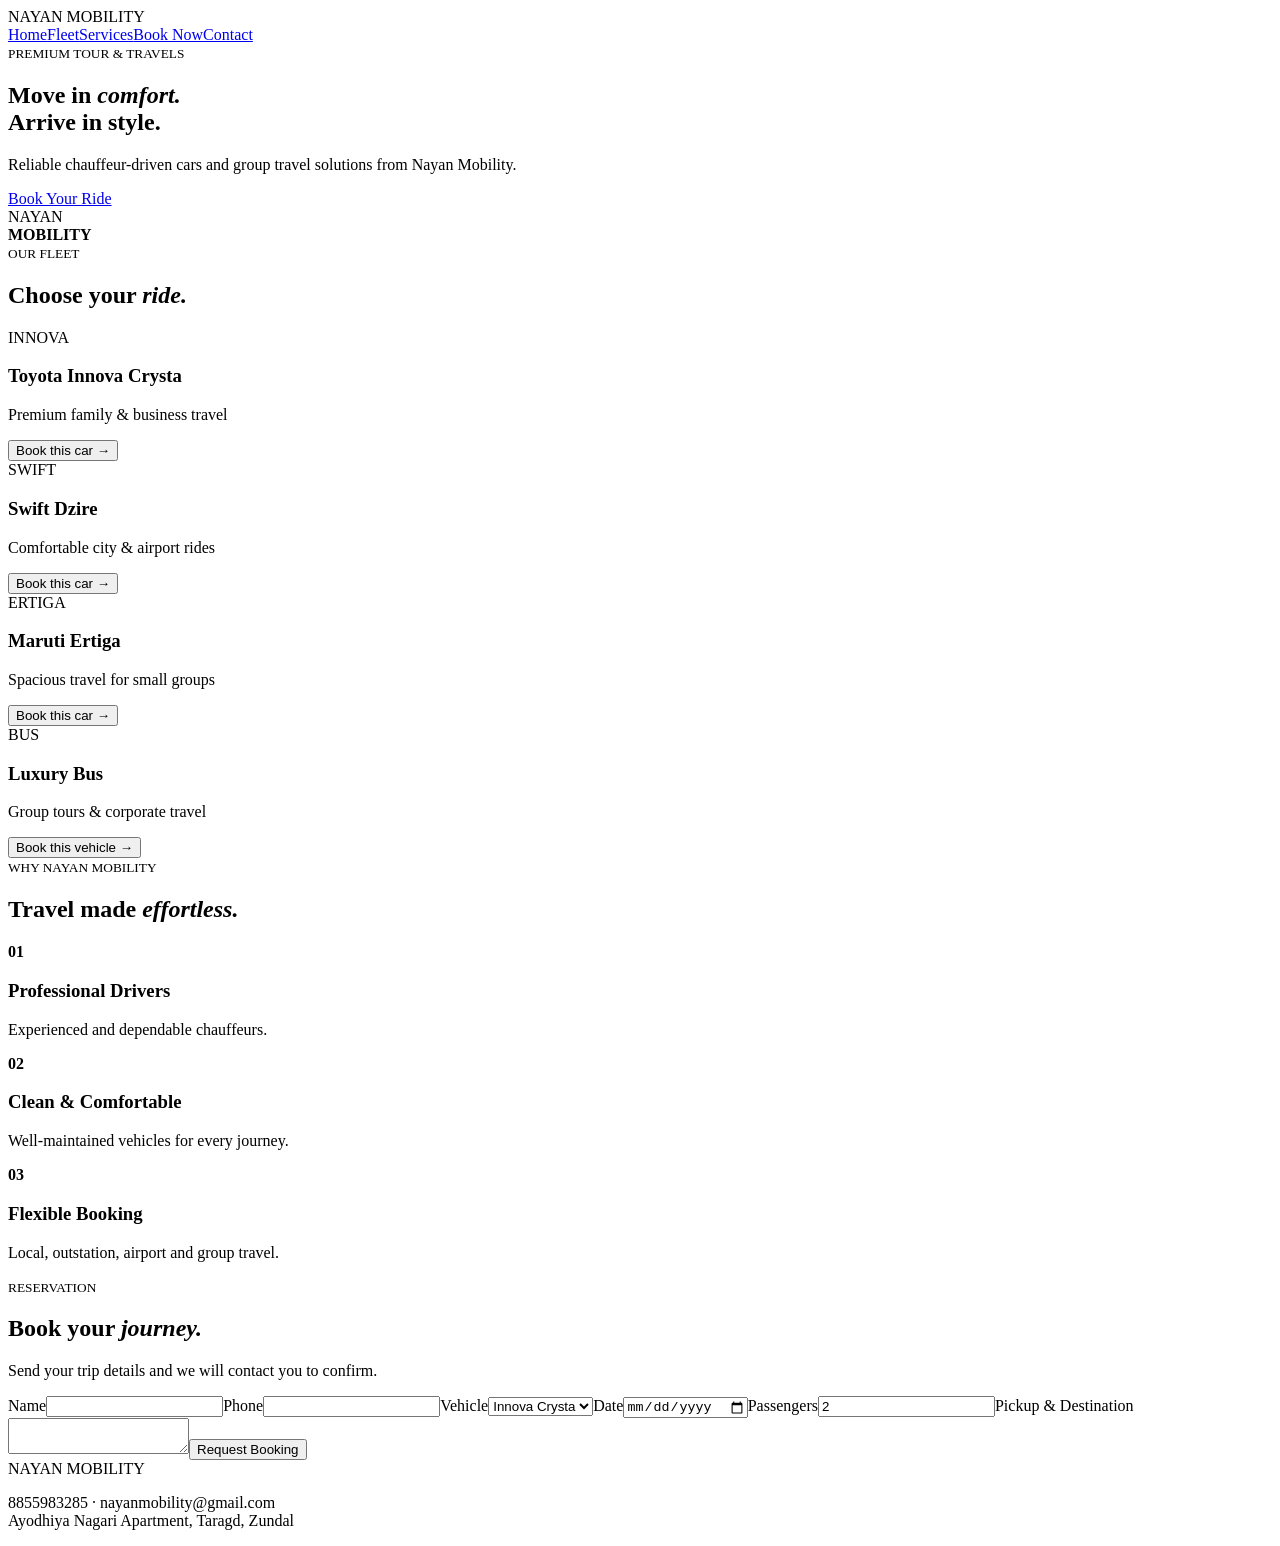
==== index.html @ a864f4ef "Add index.html" ====
<!doctype html><html lang="en"><head><meta charset="UTF-8"><meta name="viewport" content="width=device-width,initial-scale=1"><title>Nayan Mobility | Premium Travel</title><link rel="stylesheet" href="style.css"></head><body><header><div class="logo">NAYAN <span>MOBILITY</span></div><nav><a href="#home">Home</a><a href="#fleet">Fleet</a><a href="#services">Services</a><a href="#booking">Book Now</a><a href="#contact">Contact</a></nav></header><main><section id="home" class="hero"><div><small>PREMIUM TOUR & TRAVELS</small><h1>Move in <i>comfort.</i><br>Arrive in style.</h1><p>Reliable chauffeur-driven cars and group travel solutions from Nayan Mobility.</p><a class="btn" href="#booking">Book Your Ride</a></div><div class="hero-art">NAYAN<br><b>MOBILITY</b></div></section><section id="fleet"><small>OUR FLEET</small><h2>Choose your <i>ride.</i></h2><div class="grid"><article><div class="art">INNOVA</div><h3>Toyota Innova Crysta</h3><p>Premium family & business travel</p><button onclick="selectVehicle('Innova Crysta')">Book this car →</button></article><article><div class="art">SWIFT</div><h3>Swift Dzire</h3><p>Comfortable city & airport rides</p><button onclick="selectVehicle('Swift Dzire')">Book this car →</button></article><article><div class="art">ERTIGA</div><h3>Maruti Ertiga</h3><p>Spacious travel for small groups</p><button onclick="selectVehicle('Ertiga')">Book this car →</button></article><article><div class="art">BUS</div><h3>Luxury Bus</h3><p>Group tours & corporate travel</p><button onclick="selectVehicle('Bus')">Book this vehicle →</button></article></div></section><section id="services" class="dark"><small>WHY NAYAN MOBILITY</small><h2>Travel made <i>effortless.</i></h2><div class="features"><div><b>01</b><h3>Professional Drivers</h3><p>Experienced and dependable chauffeurs.</p></div><div><b>02</b><h3>Clean & Comfortable</h3><p>Well-maintained vehicles for every journey.</p></div><div><b>03</b><h3>Flexible Booking</h3><p>Local, outstation, airport and group travel.</p></div></div></section><section id="booking"><div class="booking-head"><small>RESERVATION</small><h2>Book your <i>journey.</i></h2><p>Send your trip details and we will contact you to confirm.</p></div><form onsubmit="sendBooking(event)"><label>Name<input id="name" required></label><label>Phone<input id="phone" required type="tel"></label><label>Vehicle<select id="vehicle"><option>Innova Crysta</option><option>Swift Dzire</option><option>Ertiga</option><option>Bus</option></select></label><label>Date<input id="date" required type="date"></label><label>Passengers<input id="passengers" required type="number" min="1" value="2"></label><label>Pickup & Destination<textarea id="route" required></textarea></label><button class="btn" type="submit">Request Booking</button></form></section></main><footer id="contact"><div class="logo">NAYAN <span>MOBILITY</span></div><p>8855983285 · nayanmobility@gmail.com<br>Ayodhiya Nagari Apartment, Taragd, Zundal</p></footer><script src="script.js"></script></body></html>
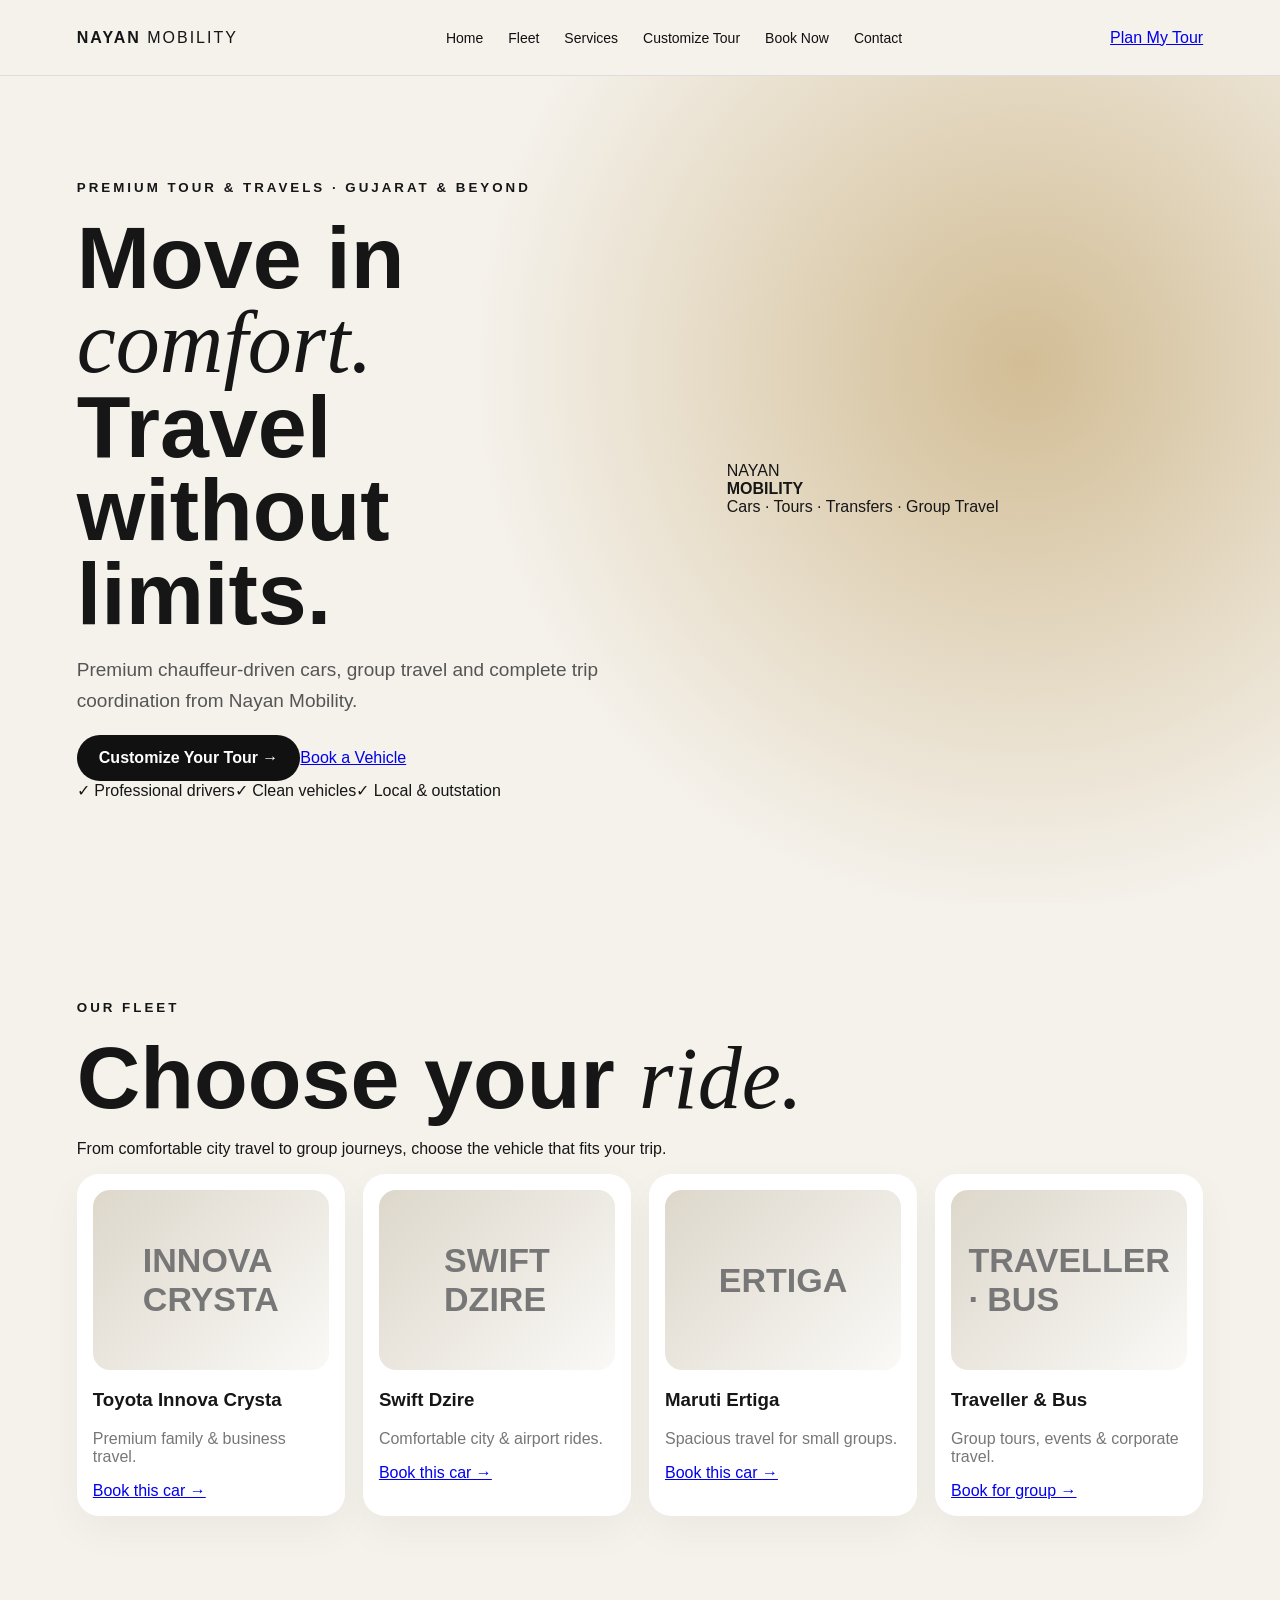
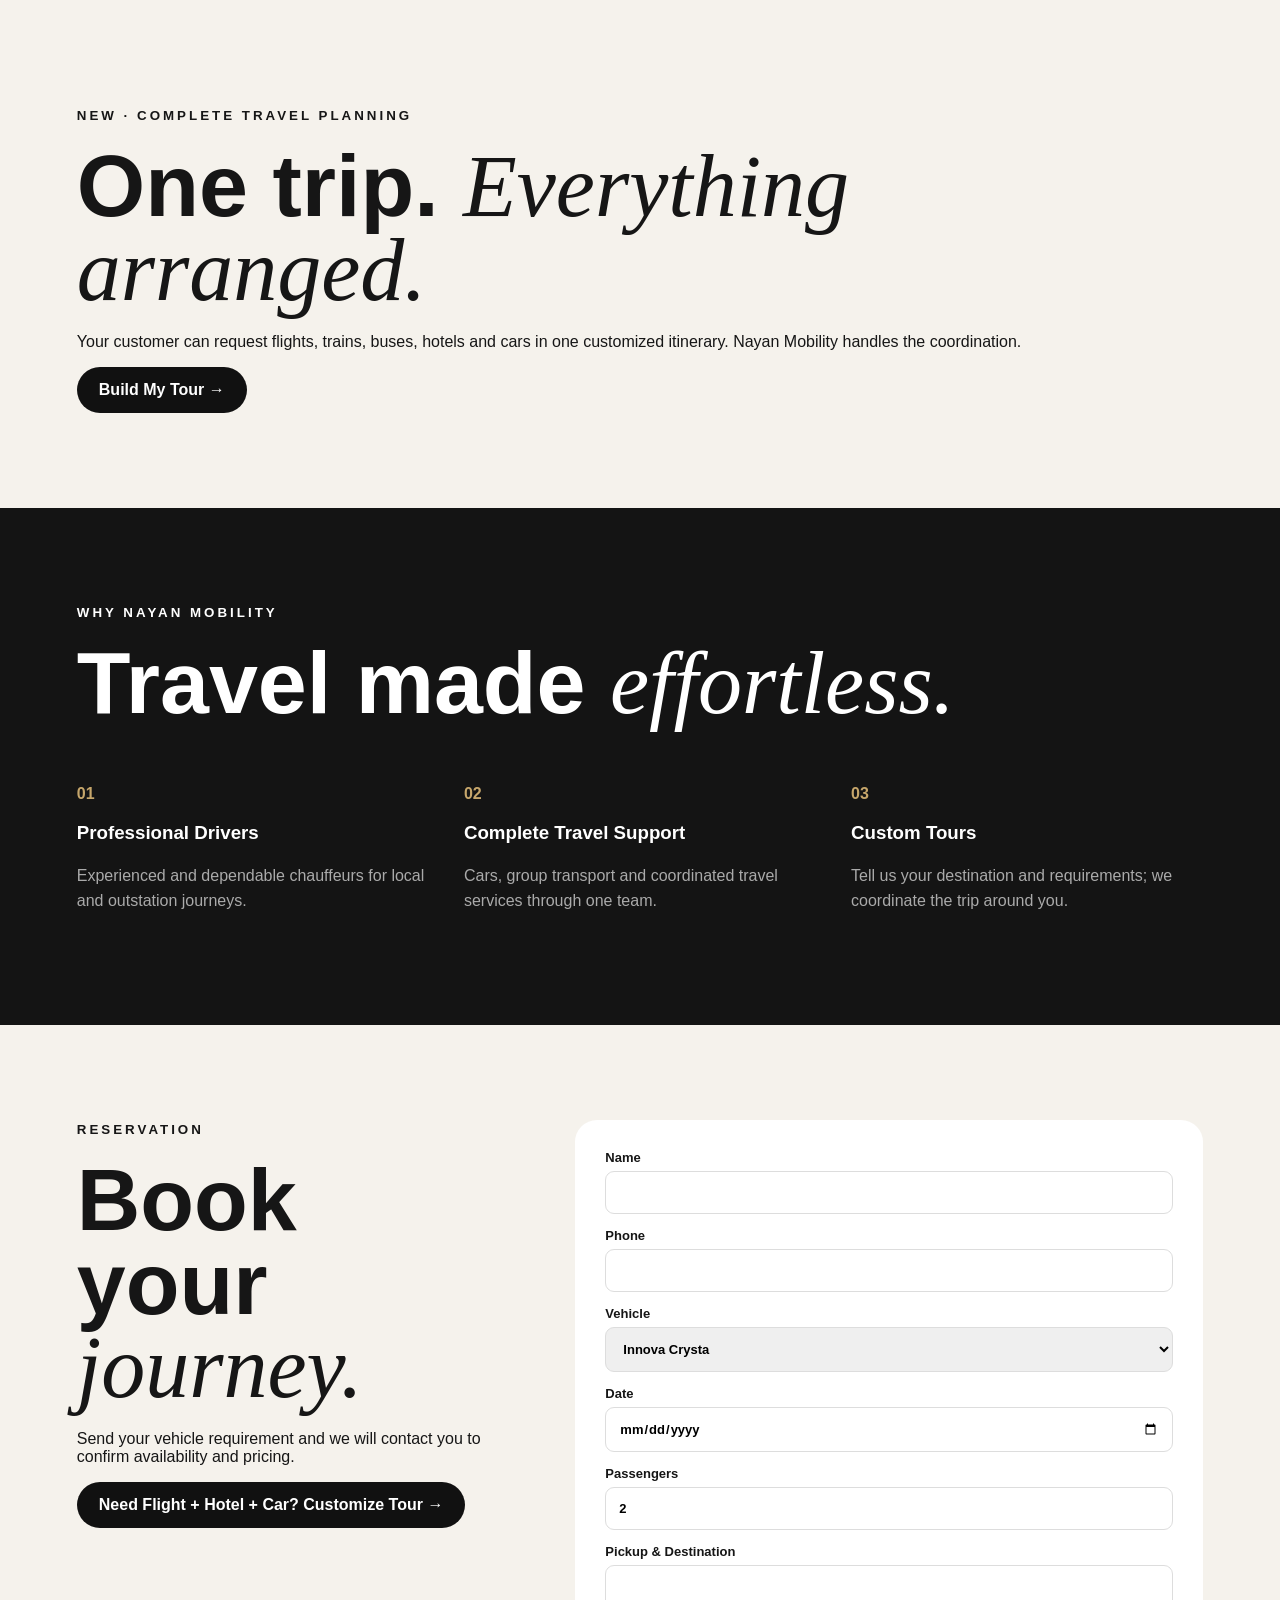
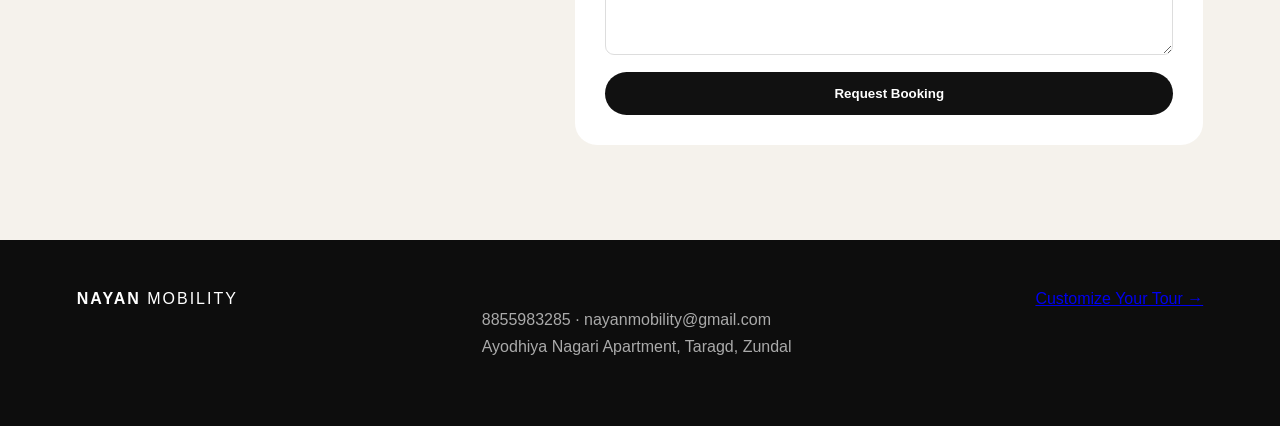
==== commit da711125: "Build integrated Nayan Mobility travel platform landing page" ====
--- a/index.html
+++ b/index.html
@@ -1 +1,8 @@
-<!doctype html><html lang="en"><head><meta charset="UTF-8"><meta name="viewport" content="width=device-width,initial-scale=1"><title>Nayan Mobility | Premium Travel</title><link rel="stylesheet" href="style.css"></head><body><header><div class="logo">NAYAN <span>MOBILITY</span></div><nav><a href="#home">Home</a><a href="#fleet">Fleet</a><a href="#services">Services</a><a href="#booking">Book Now</a><a href="#contact">Contact</a></nav></header><main><section id="home" class="hero"><div><small>PREMIUM TOUR & TRAVELS</small><h1>Move in <i>comfort.</i><br>Arrive in style.</h1><p>Reliable chauffeur-driven cars and group travel solutions from Nayan Mobility.</p><a class="btn" href="#booking">Book Your Ride</a></div><div class="hero-art">NAYAN<br><b>MOBILITY</b></div></section><section id="fleet"><small>OUR FLEET</small><h2>Choose your <i>ride.</i></h2><div class="grid"><article><div class="art">INNOVA</div><h3>Toyota Innova Crysta</h3><p>Premium family & business travel</p><button onclick="selectVehicle('Innova Crysta')">Book this car →</button></article><article><div class="art">SWIFT</div><h3>Swift Dzire</h3><p>Comfortable city & airport rides</p><button onclick="selectVehicle('Swift Dzire')">Book this car →</button></article><article><div class="art">ERTIGA</div><h3>Maruti Ertiga</h3><p>Spacious travel for small groups</p><button onclick="selectVehicle('Ertiga')">Book this car →</button></article><article><div class="art">BUS</div><h3>Luxury Bus</h3><p>Group tours & corporate travel</p><button onclick="selectVehicle('Bus')">Book this vehicle →</button></article></div></section><section id="services" class="dark"><small>WHY NAYAN MOBILITY</small><h2>Travel made <i>effortless.</i></h2><div class="features"><div><b>01</b><h3>Professional Drivers</h3><p>Experienced and dependable chauffeurs.</p></div><div><b>02</b><h3>Clean & Comfortable</h3><p>Well-maintained vehicles for every journey.</p></div><div><b>03</b><h3>Flexible Booking</h3><p>Local, outstation, airport and group travel.</p></div></div></section><section id="booking"><div class="booking-head"><small>RESERVATION</small><h2>Book your <i>journey.</i></h2><p>Send your trip details and we will contact you to confirm.</p></div><form onsubmit="sendBooking(event)"><label>Name<input id="name" required></label><label>Phone<input id="phone" required type="tel"></label><label>Vehicle<select id="vehicle"><option>Innova Crysta</option><option>Swift Dzire</option><option>Ertiga</option><option>Bus</option></select></label><label>Date<input id="date" required type="date"></label><label>Passengers<input id="passengers" required type="number" min="1" value="2"></label><label>Pickup & Destination<textarea id="route" required></textarea></label><button class="btn" type="submit">Request Booking</button></form></section></main><footer id="contact"><div class="logo">NAYAN <span>MOBILITY</span></div><p>8855983285 · nayanmobility@gmail.com<br>Ayodhiya Nagari Apartment, Taragd, Zundal</p></footer><script src="script.js"></script></body></html>+<!doctype html><html lang="en"><head><meta charset="utf-8"><meta name="viewport" content="width=device-width,initial-scale=1"><meta name="description" content="Nayan Mobility — premium cab rentals, airport transfers, outstation travel and Gujarat tours."><title>Nayan Mobility | Premium Tour & Travels</title><link rel="stylesheet" href="style.css"></head><body>
+<header><div class="logo">NAYAN <span>MOBILITY</span></div><nav><a href="#home">Home</a><a href="#fleet">Fleet</a><a href="#services">Services</a><a href="custom-tour.html">Customize Tour</a><a href="#booking">Book Now</a><a href="#contact">Contact</a></nav><a class="mobile-tour" href="custom-tour.html">Plan My Tour</a></header>
+<main><section id="home" class="hero"><div class="hero-copy"><small>PREMIUM TOUR & TRAVELS · GUJARAT & BEYOND</small><h1>Move in <i>comfort.</i><br>Travel without limits.</h1><p>Premium chauffeur-driven cars, group travel and complete trip coordination from Nayan Mobility.</p><div class="actions"><a class="btn" href="custom-tour.html">Customize Your Tour →</a><a class="ghost" href="#booking">Book a Vehicle</a></div><div class="trust"><span>✓ Professional drivers</span><span>✓ Clean vehicles</span><span>✓ Local & outstation</span></div></div><div class="hero-card"><div class="hero-label">NAYAN<br><b>MOBILITY</b></div><div class="hero-note">Cars · Tours · Transfers · Group Travel</div></div></section>
+<section id="fleet"><div class="section-head"><small>OUR FLEET</small><h2>Choose your <i>ride.</i></h2><p>From comfortable city travel to group journeys, choose the vehicle that fits your trip.</p></div><div class="grid"><article><div class="art">INNOVA<br>CRYSTA</div><h3>Toyota Innova Crysta</h3><p>Premium family & business travel.</p><a href="#booking" onclick="selectVehicle('Innova Crysta')">Book this car →</a></article><article><div class="art">SWIFT<br>DZIRE</div><h3>Swift Dzire</h3><p>Comfortable city & airport rides.</p><a href="#booking" onclick="selectVehicle('Swift Dzire')">Book this car →</a></article><article><div class="art">ERTIGA</div><h3>Maruti Ertiga</h3><p>Spacious travel for small groups.</p><a href="#booking" onclick="selectVehicle('Ertiga')">Book this car →</a></article><article><div class="art">TRAVELLER<br>· BUS</div><h3>Traveller & Bus</h3><p>Group tours, events & corporate travel.</p><a href="#booking" onclick="selectVehicle('Traveller / Bus')">Book for group →</a></article></div></section>
+<section class="tour-banner"><div><small>NEW · COMPLETE TRAVEL PLANNING</small><h2>One trip. <i>Everything arranged.</i></h2><p>Your customer can request flights, trains, buses, hotels and cars in one customized itinerary. Nayan Mobility handles the coordination.</p></div><a class="btn light" href="custom-tour.html">Build My Tour →</a></section>
+<section id="services" class="dark"><small>WHY NAYAN MOBILITY</small><h2>Travel made <i>effortless.</i></h2><div class="features"><div><b>01</b><h3>Professional Drivers</h3><p>Experienced and dependable chauffeurs for local and outstation journeys.</p></div><div><b>02</b><h3>Complete Travel Support</h3><p>Cars, group transport and coordinated travel services through one team.</p></div><div><b>03</b><h3>Custom Tours</h3><p>Tell us your destination and requirements; we coordinate the trip around you.</p></div></div></section>
+<section id="booking" class="booking"><div><small>RESERVATION</small><h2>Book your <i>journey.</i></h2><p>Send your vehicle requirement and we will contact you to confirm availability and pricing.</p><a class="btn" href="custom-tour.html">Need Flight + Hotel + Car? Customize Tour →</a></div><form onsubmit="sendBooking(event)"><label>Name<input id="name" required></label><label>Phone<input id="phone" required type="tel"></label><label>Vehicle<select id="vehicle"><option>Innova Crysta</option><option>Swift Dzire</option><option>Ertiga</option><option>Traveller / Bus</option></select></label><label>Date<input id="date" required type="date"></label><label>Passengers<input id="passengers" required type="number" min="1" value="2"></label><label>Pickup & Destination<textarea id="route" required></textarea></label><button class="btn" type="submit">Request Booking</button></form></section></main>
+<footer id="contact"><div class="logo">NAYAN <span>MOBILITY</span></div><p>8855983285 · nayanmobility@gmail.com<br>Ayodhiya Nagari Apartment, Taragd, Zundal</p><a href="custom-tour.html">Customize Your Tour →</a></footer><script src="script.js"></script></body></html>
--- a/style.css
+++ b/style.css
@@ -0,0 +1 @@
+*{box-sizing:border-box}html{scroll-behavior:smooth}body{margin:0;background:#f5f2ec;color:#161616;font-family:Arial,sans-serif}header{height:76px;display:flex;align-items:center;justify-content:space-between;padding:0 6%;position:sticky;top:0;background:#f5f2ecee;backdrop-filter:blur(10px);z-index:5;border-bottom:1px solid #ddd}.logo{font-weight:900;letter-spacing:2px}.logo span{font-weight:400}nav{display:flex;gap:25px}nav a{color:#111;text-decoration:none;font-size:14px}.hero{min-height:650px;padding:8% 6%;display:grid;grid-template-columns:1.1fr .9fr;gap:6%;align-items:center;background:radial-gradient(circle at 80% 35%,#d2bd95,#f5f2ec 48%)}small{letter-spacing:3px;font-weight:800}.hero h1,h2{font-size:clamp(50px,7vw,88px);line-height:.95;margin:20px 0}.hero i,h2 i{font-family:Georgia,serif;font-weight:400}.hero p{max-width:550px;font-size:19px;line-height:1.6;color:#555}.btn{display:inline-block;background:#111;color:#fff;border:0;border-radius:30px;padding:14px 22px;text-decoration:none;font-weight:700;cursor:pointer}.hero-art{height:410px;border-radius:30px;background:linear-gradient(145deg,#292929,#050505);color:#c8aa70;display:flex;align-items:center;justify-content:center;text-align:center;font-size:60px;font-weight:900;letter-spacing:5px;box-shadow:0 30px 70px #0002}.hero-art b{color:#fff;font-size:22px;letter-spacing:8px}section{padding:95px 6%}.grid{display:grid;grid-template-columns:repeat(4,1fr);gap:18px}.grid article{background:#fff;border-radius:22px;padding:16px;box-shadow:0 15px 40px #0000000b}.art{height:180px;border-radius:17px;background:linear-gradient(135deg,#ddd7cb,#faf9f6);display:flex;align-items:center;justify-content:center;font-size:34px;font-weight:900;color:#777}.grid p{color:#777}.grid button{background:none;border:0;font-weight:700;cursor:pointer}.dark{background:#141414;color:#fff}.features{display:grid;grid-template-columns:repeat(3,1fr);gap:35px;margin-top:60px}.features b{color:#c6a66b}.features p{color:#aaa;line-height:1.6}#booking{display:grid;grid-template-columns:.8fr 1.2fr;gap:80px}form{background:#fff;padding:30px;border-radius:22px}label{display:block;font-weight:700;font-size:13px;margin:0 0 14px}input,select,textarea{width:100%;padding:13px;margin-top:6px;border:1px solid #ddd;border-radius:9px;font:inherit}textarea{min-height:90px}form .btn{width:100%}footer{background:#0d0d0d;color:#fff;padding:50px 6%;display:flex;justify-content:space-between}footer p{color:#aaa;line-height:1.7}@media(max-width:800px){nav{display:none}.hero,#booking{grid-template-columns:1fr}.grid{grid-template-columns:1fr 1fr}.features{grid-template-columns:1fr}footer{display:block}}@media(max-width:520px){.grid{grid-template-columns:1fr}}
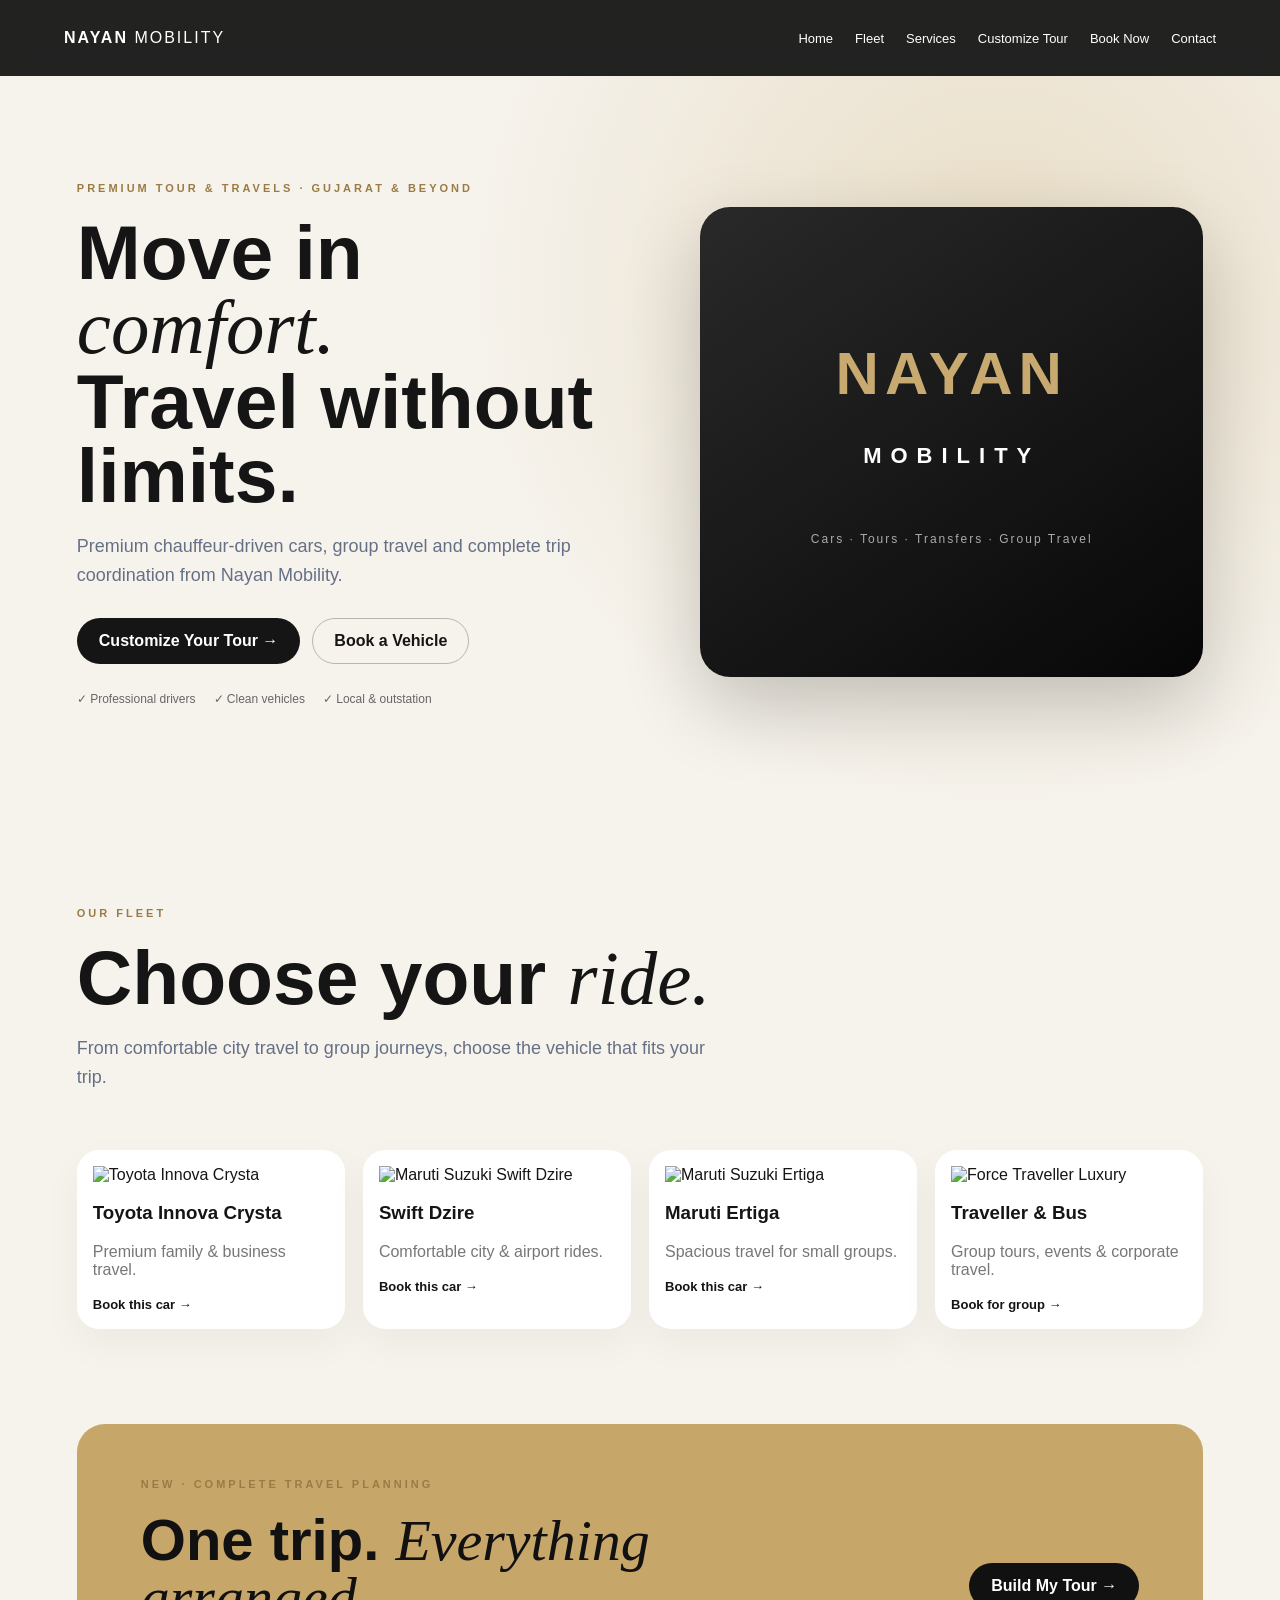
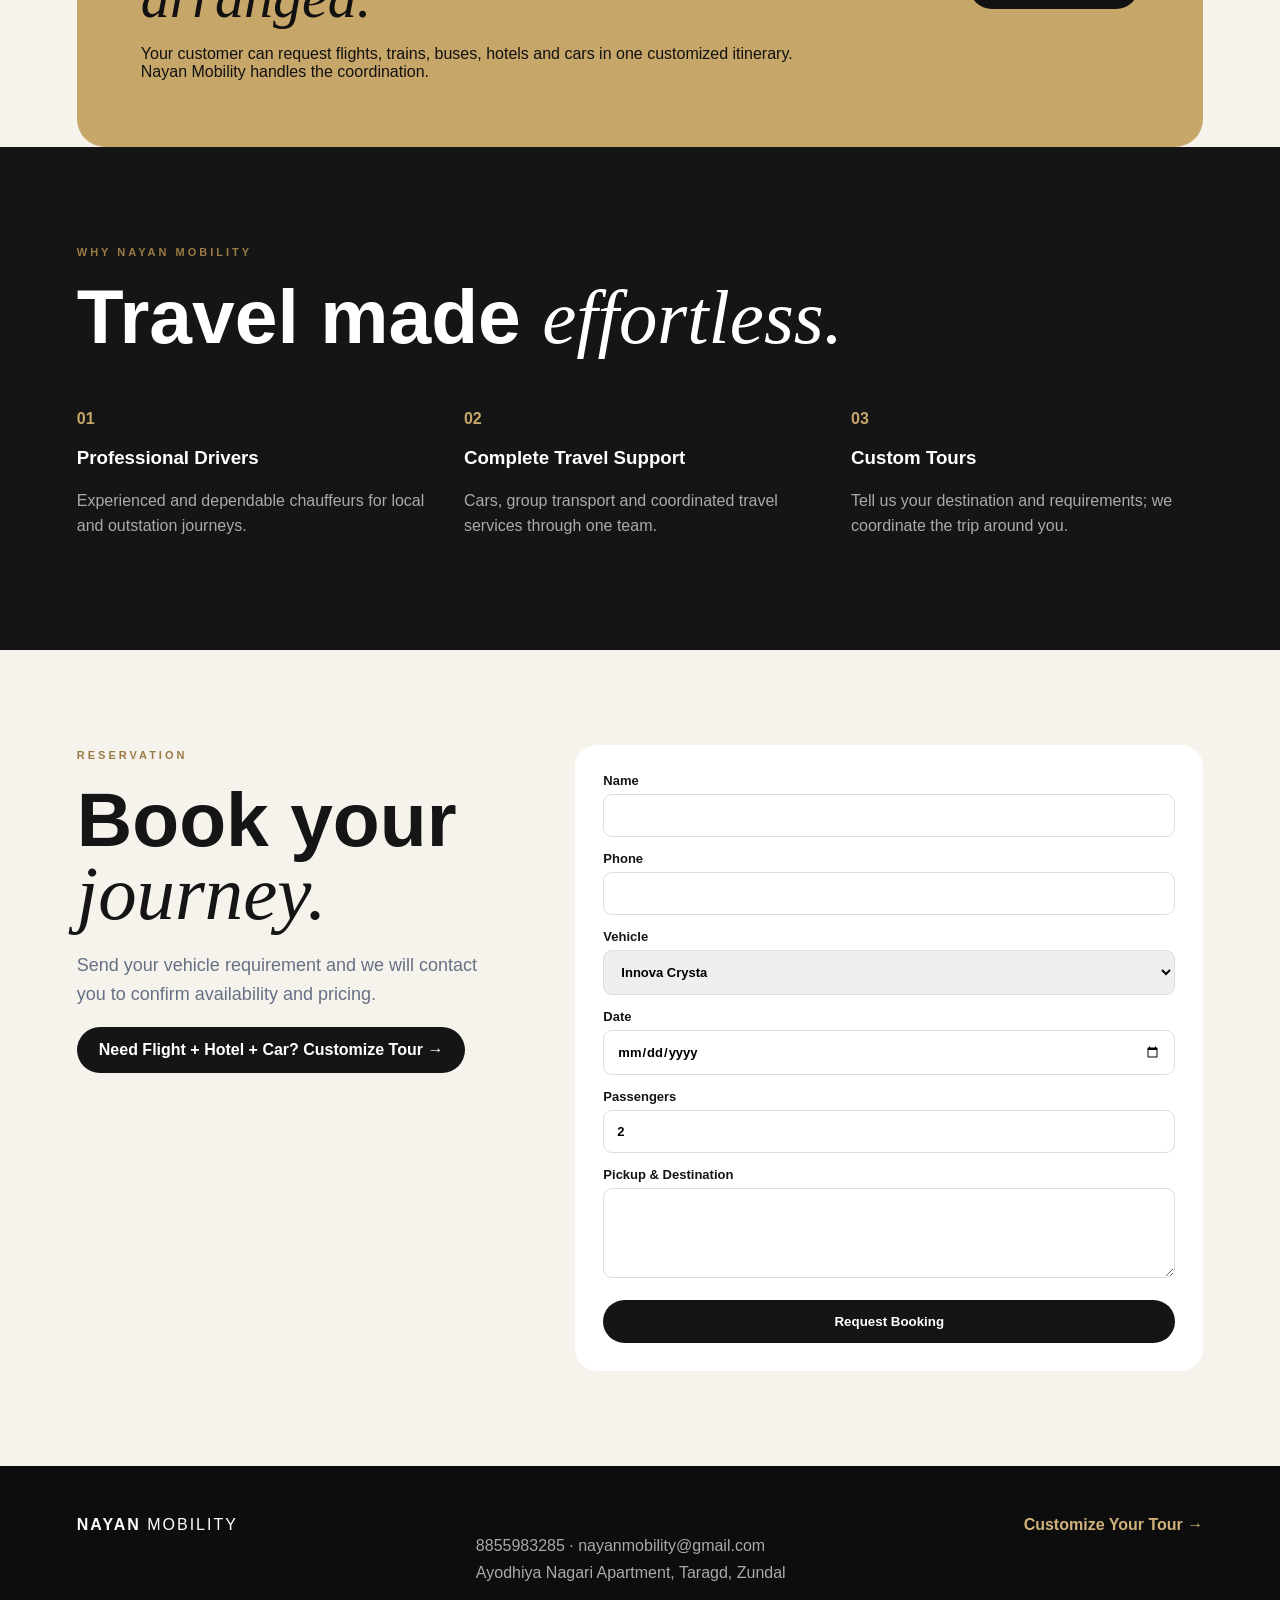
==== commit b213909c: "Add real vehicle photos to fleet cards" ====
--- a/index.html
+++ b/index.html
@@ -1,7 +1,7 @@
 <!doctype html><html lang="en"><head><meta charset="utf-8"><meta name="viewport" content="width=device-width,initial-scale=1"><meta name="description" content="Nayan Mobility — premium cab rentals, airport transfers, outstation travel and Gujarat tours."><title>Nayan Mobility | Premium Tour & Travels</title><link rel="stylesheet" href="style.css"></head><body>
 <header><div class="logo">NAYAN <span>MOBILITY</span></div><nav><a href="#home">Home</a><a href="#fleet">Fleet</a><a href="#services">Services</a><a href="custom-tour.html">Customize Tour</a><a href="#booking">Book Now</a><a href="#contact">Contact</a></nav><a class="mobile-tour" href="custom-tour.html">Plan My Tour</a></header>
 <main><section id="home" class="hero"><div class="hero-copy"><small>PREMIUM TOUR & TRAVELS · GUJARAT & BEYOND</small><h1>Move in <i>comfort.</i><br>Travel without limits.</h1><p>Premium chauffeur-driven cars, group travel and complete trip coordination from Nayan Mobility.</p><div class="actions"><a class="btn" href="custom-tour.html">Customize Your Tour →</a><a class="ghost" href="#booking">Book a Vehicle</a></div><div class="trust"><span>✓ Professional drivers</span><span>✓ Clean vehicles</span><span>✓ Local & outstation</span></div></div><div class="hero-card"><div class="hero-label">NAYAN<br><b>MOBILITY</b></div><div class="hero-note">Cars · Tours · Transfers · Group Travel</div></div></section>
-<section id="fleet"><div class="section-head"><small>OUR FLEET</small><h2>Choose your <i>ride.</i></h2><p>From comfortable city travel to group journeys, choose the vehicle that fits your trip.</p></div><div class="grid"><article><div class="art">INNOVA<br>CRYSTA</div><h3>Toyota Innova Crysta</h3><p>Premium family & business travel.</p><a href="#booking" onclick="selectVehicle('Innova Crysta')">Book this car →</a></article><article><div class="art">SWIFT<br>DZIRE</div><h3>Swift Dzire</h3><p>Comfortable city & airport rides.</p><a href="#booking" onclick="selectVehicle('Swift Dzire')">Book this car →</a></article><article><div class="art">ERTIGA</div><h3>Maruti Ertiga</h3><p>Spacious travel for small groups.</p><a href="#booking" onclick="selectVehicle('Ertiga')">Book this car →</a></article><article><div class="art">TRAVELLER<br>· BUS</div><h3>Traveller & Bus</h3><p>Group tours, events & corporate travel.</p><a href="#booking" onclick="selectVehicle('Traveller / Bus')">Book for group →</a></article></div></section>
+<section id="fleet"><div class="section-head"><small>OUR FLEET</small><h2>Choose your <i>ride.</i></h2><p>From comfortable city travel to group journeys, choose the vehicle that fits your trip.</p></div><div class="grid"><article><div class="vehicle-photo"><img src="https://commons.wikimedia.org/wiki/Special:Redirect/file/Toyota_Innova_Crysta.jpg" alt="Toyota Innova Crysta"></div><h3>Toyota Innova Crysta</h3><p>Premium family & business travel.</p><a href="#booking" onclick="selectVehicle('Innova Crysta')">Book this car →</a></article><article><div class="vehicle-photo"><img src="https://commons.wikimedia.org/wiki/Special:Redirect/file/Maruti_Suzuki_Swift_Dzire.jpg" alt="Maruti Suzuki Swift Dzire"></div><h3>Swift Dzire</h3><p>Comfortable city & airport rides.</p><a href="#booking" onclick="selectVehicle('Swift Dzire')">Book this car →</a></article><article><div class="vehicle-photo"><img src="https://commons.wikimedia.org/wiki/Special:Redirect/file/Maruti_Suzuki_Ertiga%283%29.jpg" alt="Maruti Suzuki Ertiga"></div><h3>Maruti Ertiga</h3><p>Spacious travel for small groups.</p><a href="#booking" onclick="selectVehicle('Ertiga')">Book this car →</a></article><article><div class="vehicle-photo"><img src="https://commons.wikimedia.org/wiki/Special:Redirect/file/Force_Traveller_Luxury.jpg" alt="Force Traveller Luxury"></div><h3>Traveller & Bus</h3><p>Group tours, events & corporate travel.</p><a href="#booking" onclick="selectVehicle('Traveller / Bus')">Book for group →</a></article></div></section>
 <section class="tour-banner"><div><small>NEW · COMPLETE TRAVEL PLANNING</small><h2>One trip. <i>Everything arranged.</i></h2><p>Your customer can request flights, trains, buses, hotels and cars in one customized itinerary. Nayan Mobility handles the coordination.</p></div><a class="btn light" href="custom-tour.html">Build My Tour →</a></section>
 <section id="services" class="dark"><small>WHY NAYAN MOBILITY</small><h2>Travel made <i>effortless.</i></h2><div class="features"><div><b>01</b><h3>Professional Drivers</h3><p>Experienced and dependable chauffeurs for local and outstation journeys.</p></div><div><b>02</b><h3>Complete Travel Support</h3><p>Cars, group transport and coordinated travel services through one team.</p></div><div><b>03</b><h3>Custom Tours</h3><p>Tell us your destination and requirements; we coordinate the trip around you.</p></div></div></section>
 <section id="booking" class="booking"><div><small>RESERVATION</small><h2>Book your <i>journey.</i></h2><p>Send your vehicle requirement and we will contact you to confirm availability and pricing.</p><a class="btn" href="custom-tour.html">Need Flight + Hotel + Car? Customize Tour →</a></div><form onsubmit="sendBooking(event)"><label>Name<input id="name" required></label><label>Phone<input id="phone" required type="tel"></label><label>Vehicle<select id="vehicle"><option>Innova Crysta</option><option>Swift Dzire</option><option>Ertiga</option><option>Traveller / Bus</option></select></label><label>Date<input id="date" required type="date"></label><label>Passengers<input id="passengers" required type="number" min="1" value="2"></label><label>Pickup & Destination<textarea id="route" required></textarea></label><button class="btn" type="submit">Request Booking</button></form></section></main>
--- a/style.css
+++ b/style.css
@@ -1 +1 @@
-*{box-sizing:border-box}html{scroll-behavior:smooth}body{margin:0;background:#f5f2ec;color:#161616;font-family:Arial,sans-serif}header{height:76px;display:flex;align-items:center;justify-content:space-between;padding:0 6%;position:sticky;top:0;background:#f5f2ecee;backdrop-filter:blur(10px);z-index:5;border-bottom:1px solid #ddd}.logo{font-weight:900;letter-spacing:2px}.logo span{font-weight:400}nav{display:flex;gap:25px}nav a{color:#111;text-decoration:none;font-size:14px}.hero{min-height:650px;padding:8% 6%;display:grid;grid-template-columns:1.1fr .9fr;gap:6%;align-items:center;background:radial-gradient(circle at 80% 35%,#d2bd95,#f5f2ec 48%)}small{letter-spacing:3px;font-weight:800}.hero h1,h2{font-size:clamp(50px,7vw,88px);line-height:.95;margin:20px 0}.hero i,h2 i{font-family:Georgia,serif;font-weight:400}.hero p{max-width:550px;font-size:19px;line-height:1.6;color:#555}.btn{display:inline-block;background:#111;color:#fff;border:0;border-radius:30px;padding:14px 22px;text-decoration:none;font-weight:700;cursor:pointer}.hero-art{height:410px;border-radius:30px;background:linear-gradient(145deg,#292929,#050505);color:#c8aa70;display:flex;align-items:center;justify-content:center;text-align:center;font-size:60px;font-weight:900;letter-spacing:5px;box-shadow:0 30px 70px #0002}.hero-art b{color:#fff;font-size:22px;letter-spacing:8px}section{padding:95px 6%}.grid{display:grid;grid-template-columns:repeat(4,1fr);gap:18px}.grid article{background:#fff;border-radius:22px;padding:16px;box-shadow:0 15px 40px #0000000b}.art{height:180px;border-radius:17px;background:linear-gradient(135deg,#ddd7cb,#faf9f6);display:flex;align-items:center;justify-content:center;font-size:34px;font-weight:900;color:#777}.grid p{color:#777}.grid button{background:none;border:0;font-weight:700;cursor:pointer}.dark{background:#141414;color:#fff}.features{display:grid;grid-template-columns:repeat(3,1fr);gap:35px;margin-top:60px}.features b{color:#c6a66b}.features p{color:#aaa;line-height:1.6}#booking{display:grid;grid-template-columns:.8fr 1.2fr;gap:80px}form{background:#fff;padding:30px;border-radius:22px}label{display:block;font-weight:700;font-size:13px;margin:0 0 14px}input,select,textarea{width:100%;padding:13px;margin-top:6px;border:1px solid #ddd;border-radius:9px;font:inherit}textarea{min-height:90px}form .btn{width:100%}footer{background:#0d0d0d;color:#fff;padding:50px 6%;display:flex;justify-content:space-between}footer p{color:#aaa;line-height:1.7}@media(max-width:800px){nav{display:none}.hero,#booking{grid-template-columns:1fr}.grid{grid-template-columns:1fr 1fr}.features{grid-template-columns:1fr}footer{display:block}}@media(max-width:520px){.grid{grid-template-columns:1fr}}+*{box-sizing:border-box}html{scroll-behavior:smooth}body{margin:0;background:#f6f3ed;color:#151515;font-family:Arial,sans-serif}a{text-decoration:none;color:inherit}header{height:76px;display:flex;align-items:center;justify-content:space-between;padding:0 5%;position:sticky;top:0;background:#171717f2;color:#fff;backdrop-filter:blur(12px);z-index:10}.logo{font-weight:900;letter-spacing:2px}.logo span{font-weight:400}nav{display:flex;gap:22px;font-size:13px}nav a:hover{color:#d0b27a}.mobile-tour{display:none}.hero{min-height:680px;padding:8% 6%;display:grid;grid-template-columns:1.05fr .95fr;gap:6%;align-items:center;background:radial-gradient(circle at 78% 28%,#d3bb8a66,#f6f3ed 48%)}small{letter-spacing:3px;font-weight:800;font-size:11px;color:#9b7b45}.hero h1,h2{font-size:clamp(46px,6vw,78px);line-height:.96;margin:20px 0}.hero i,h2 i{font-family:Georgia,serif;font-weight:400}.hero p,.section-head p,.booking p{max-width:650px;color:#667085;font-size:18px;line-height:1.6}.actions{display:flex;gap:12px;flex-wrap:wrap;margin:28px 0}.btn{display:inline-block;border:0;border-radius:999px;background:#151515;color:#fff;padding:14px 22px;font-weight:800;cursor:pointer}.ghost{border:1px solid #bbb5a9;border-radius:999px;padding:13px 21px;font-weight:700}.trust{display:flex;gap:18px;flex-wrap:wrap;color:#666;font-size:12px}.hero-card{height:470px;border-radius:30px;background:linear-gradient(145deg,#292929,#070707);box-shadow:0 30px 80px #0003;color:#c8aa70;display:flex;flex-direction:column;align-items:center;justify-content:center;text-align:center}.hero-label{font-size:60px;font-weight:900;letter-spacing:6px}.hero-label b{font-size:22px;color:#fff;letter-spacing:9px}.hero-note{margin-top:55px;color:#aaa;font-size:12px;letter-spacing:2px}.section-head{padding-bottom:40px}.section-head h2{margin-bottom:10px}section{padding:95px 6%}.grid{display:grid;grid-template-columns:repeat(4,1fr);gap:18px}.grid article{background:#fff;border-radius:22px;padding:16px;box-shadow:0 15px 40px #0000000b}.art{height:190px;border-radius:17px;background:linear-gradient(135deg,#d9d1c2,#faf9f6);display:flex;align-items:center;justify-content:center;text-align:center;font-size:29px;font-weight:900;color:#777}.grid p{color:#777}.grid a{font-weight:800;font-size:13px}.tour-banner{margin:0 6%;border-radius:28px;padding:50px 5%;display:flex;align-items:center;justify-content:space-between;gap:35px;background:#c7a66a;color:#111}.tour-banner h2{font-size:clamp(36px,5vw,58px);max-width:700px}.tour-banner p{max-width:700px}.btn.light{background:#111;color:#fff;white-space:nowrap}.dark{background:#151515;color:#fff}.features{display:grid;grid-template-columns:repeat(3,1fr);gap:35px;margin-top:55px}.features b{color:#c6a66b}.features p{color:#aaa;line-height:1.6}.booking{display:grid;grid-template-columns:.8fr 1.2fr;gap:80px}.booking form{background:#fff;padding:28px;border-radius:22px}.booking label{display:block;font-size:13px;font-weight:700;margin-bottom:14px}.booking input,.booking select,.booking textarea{width:100%;padding:13px;margin-top:6px;border:1px solid #ddd;border-radius:9px;font:inherit}.booking textarea{min-height:90px}.booking form .btn{width:100%;margin-top:5px}footer{background:#0d0d0d;color:#fff;padding:50px 6%;display:flex;justify-content:space-between;gap:30px}footer p{color:#aaa;line-height:1.7}footer a{font-weight:800;color:#d0b27a}@media(max-width:900px){nav{display:none}.mobile-tour{display:block;background:#c7a66a;color:#111;padding:9px 13px;border-radius:20px;font-size:12px;font-weight:800}.hero,.booking{grid-template-columns:1fr}.grid{grid-template-columns:1fr 1fr}.features{grid-template-columns:1fr}.tour-banner{display:block}.tour-banner .btn{margin-top:15px}footer{display:block}}@media(max-width:520px){.grid{grid-template-columns:1fr}.hero{padding-top:55px}.hero-card{height:330px}.hero-label{font-size:43px}section{padding:70px 6%}.tour-banner{margin:0 4%;padding:35px 7%}}
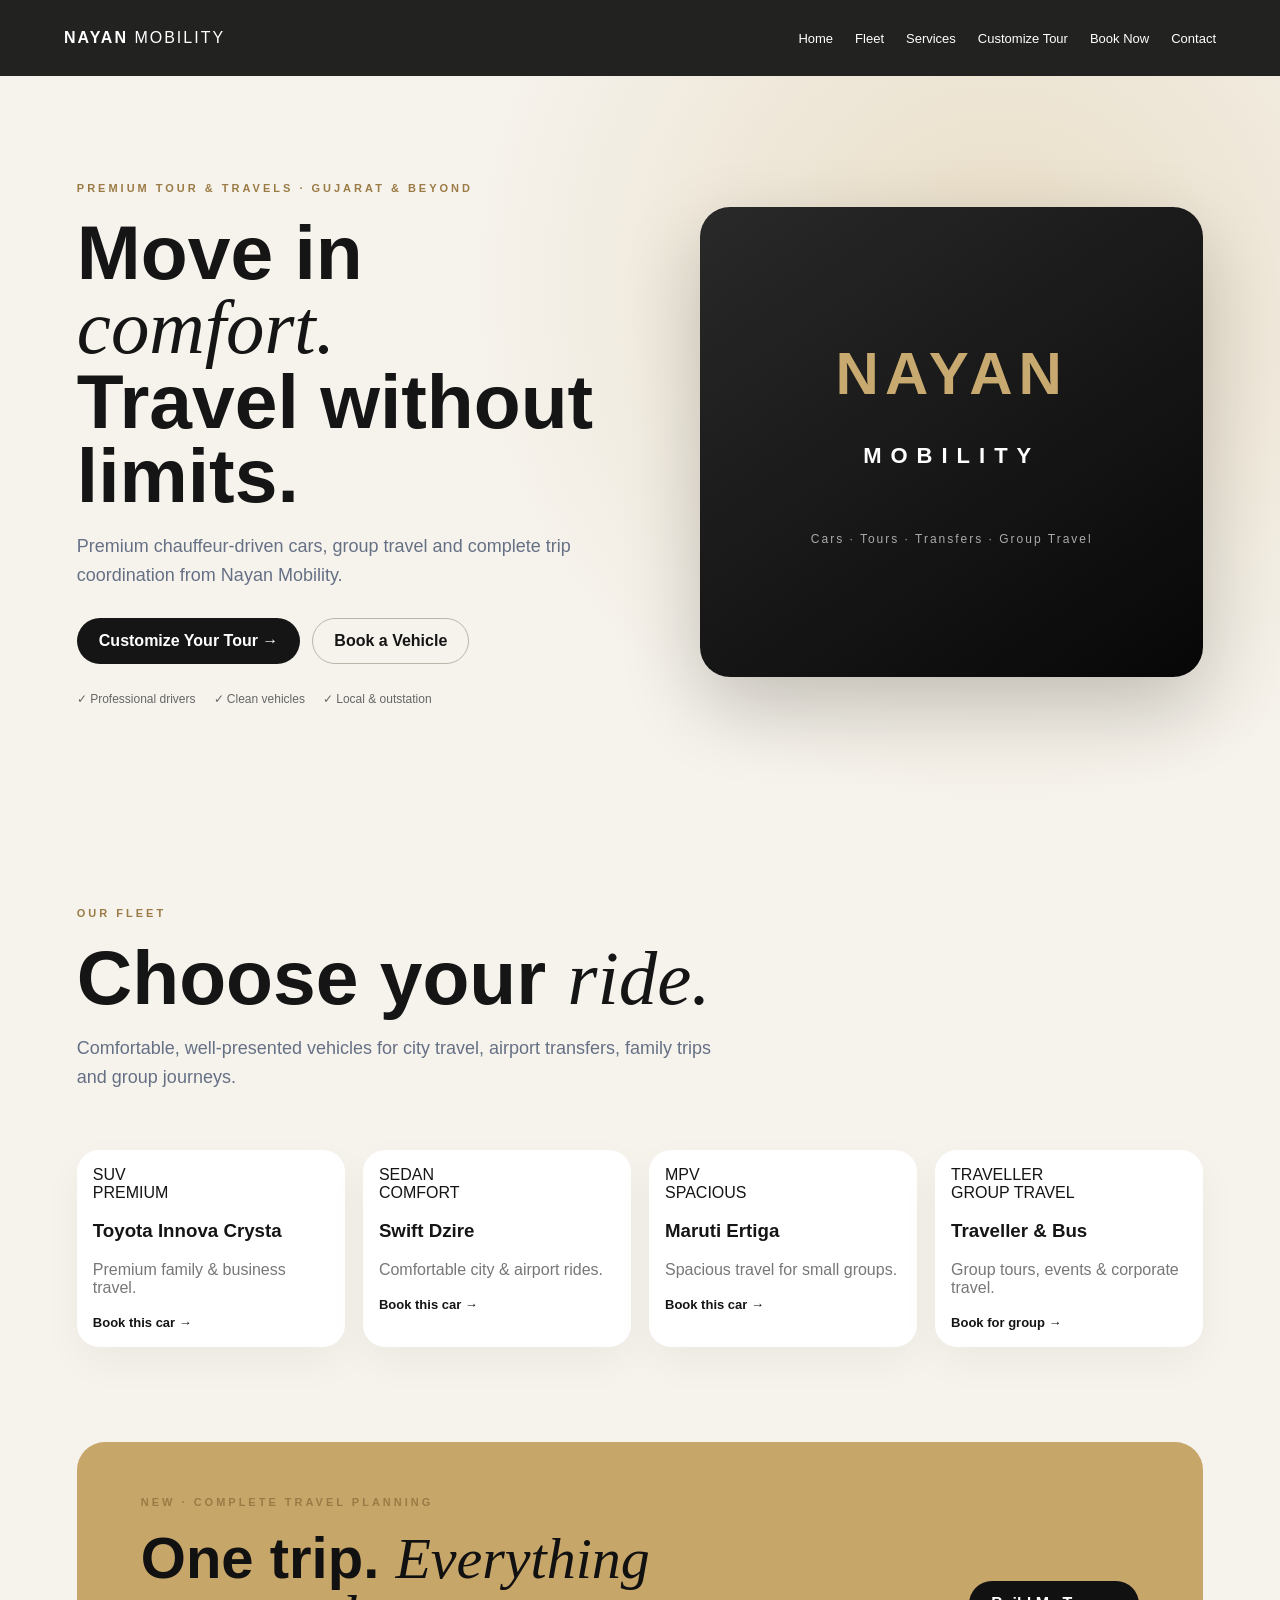
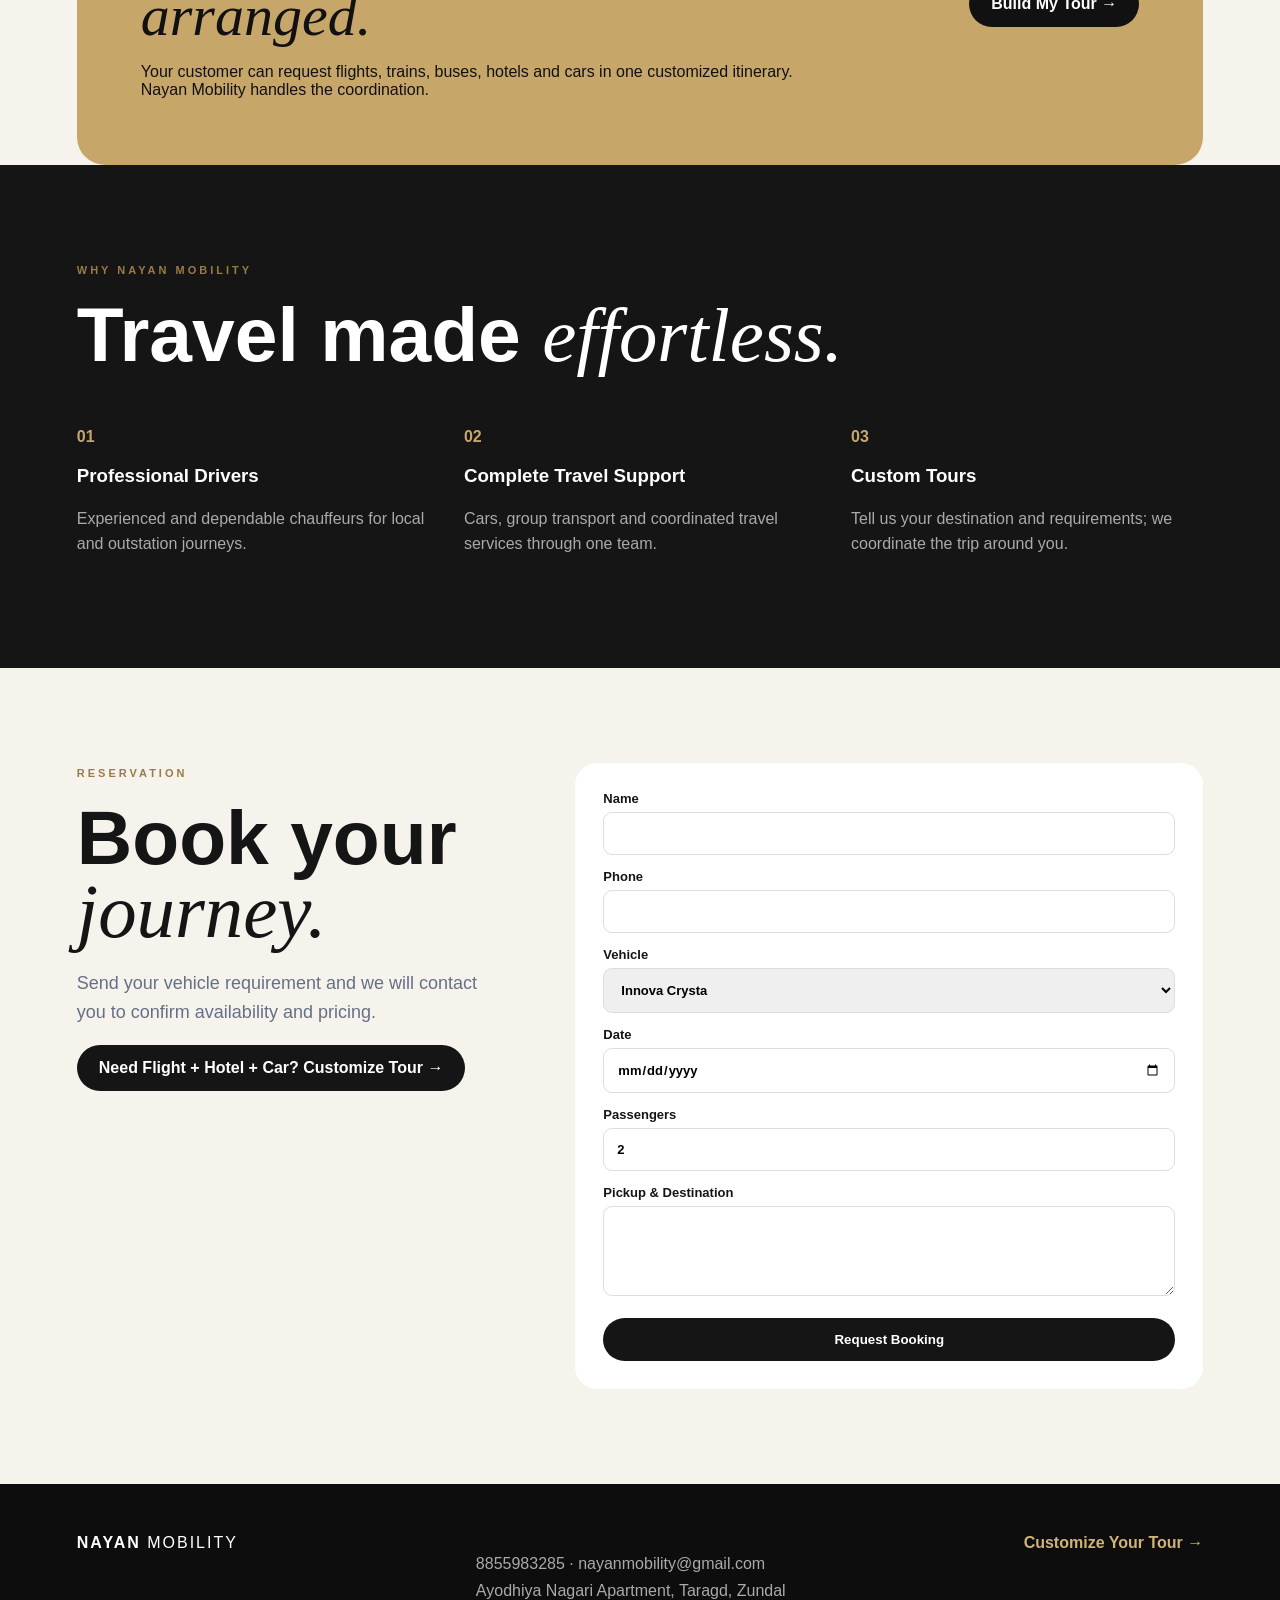
==== commit 355c5b1c: "Polish premium vehicle layout and fleet cards" ====
--- a/index.html
+++ b/index.html
@@ -1,7 +1,11 @@
 <!doctype html><html lang="en"><head><meta charset="utf-8"><meta name="viewport" content="width=device-width,initial-scale=1"><meta name="description" content="Nayan Mobility — premium cab rentals, airport transfers, outstation travel and Gujarat tours."><title>Nayan Mobility | Premium Tour & Travels</title><link rel="stylesheet" href="style.css"></head><body>
 <header><div class="logo">NAYAN <span>MOBILITY</span></div><nav><a href="#home">Home</a><a href="#fleet">Fleet</a><a href="#services">Services</a><a href="custom-tour.html">Customize Tour</a><a href="#booking">Book Now</a><a href="#contact">Contact</a></nav><a class="mobile-tour" href="custom-tour.html">Plan My Tour</a></header>
 <main><section id="home" class="hero"><div class="hero-copy"><small>PREMIUM TOUR & TRAVELS · GUJARAT & BEYOND</small><h1>Move in <i>comfort.</i><br>Travel without limits.</h1><p>Premium chauffeur-driven cars, group travel and complete trip coordination from Nayan Mobility.</p><div class="actions"><a class="btn" href="custom-tour.html">Customize Your Tour →</a><a class="ghost" href="#booking">Book a Vehicle</a></div><div class="trust"><span>✓ Professional drivers</span><span>✓ Clean vehicles</span><span>✓ Local & outstation</span></div></div><div class="hero-card"><div class="hero-label">NAYAN<br><b>MOBILITY</b></div><div class="hero-note">Cars · Tours · Transfers · Group Travel</div></div></section>
-<section id="fleet"><div class="section-head"><small>OUR FLEET</small><h2>Choose your <i>ride.</i></h2><p>From comfortable city travel to group journeys, choose the vehicle that fits your trip.</p></div><div class="grid"><article><div class="vehicle-photo"><img src="https://commons.wikimedia.org/wiki/Special:Redirect/file/Toyota_Innova_Crysta.jpg" alt="Toyota Innova Crysta"></div><h3>Toyota Innova Crysta</h3><p>Premium family & business travel.</p><a href="#booking" onclick="selectVehicle('Innova Crysta')">Book this car →</a></article><article><div class="vehicle-photo"><img src="https://commons.wikimedia.org/wiki/Special:Redirect/file/Maruti_Suzuki_Swift_Dzire.jpg" alt="Maruti Suzuki Swift Dzire"></div><h3>Swift Dzire</h3><p>Comfortable city & airport rides.</p><a href="#booking" onclick="selectVehicle('Swift Dzire')">Book this car →</a></article><article><div class="vehicle-photo"><img src="https://commons.wikimedia.org/wiki/Special:Redirect/file/Maruti_Suzuki_Ertiga%283%29.jpg" alt="Maruti Suzuki Ertiga"></div><h3>Maruti Ertiga</h3><p>Spacious travel for small groups.</p><a href="#booking" onclick="selectVehicle('Ertiga')">Book this car →</a></article><article><div class="vehicle-photo"><img src="https://commons.wikimedia.org/wiki/Special:Redirect/file/Force_Traveller_Luxury.jpg" alt="Force Traveller Luxury"></div><h3>Traveller & Bus</h3><p>Group tours, events & corporate travel.</p><a href="#booking" onclick="selectVehicle('Traveller / Bus')">Book for group →</a></article></div></section>
+<section id="fleet"><div class="section-head"><small>OUR FLEET</small><h2>Choose your <i>ride.</i></h2><p>Comfortable, well-presented vehicles for city travel, airport transfers, family trips and group journeys.</p></div><div class="grid">
+<article><div class="vehicle-photo"><div class="photo-glow"></div><div class="vehicle-silhouette suv">SUV</div><span>PREMIUM</span></div><h3>Toyota Innova Crysta</h3><p>Premium family & business travel.</p><a href="#booking" onclick="selectVehicle('Innova Crysta')">Book this car →</a></article>
+<article><div class="vehicle-photo"><div class="photo-glow"></div><div class="vehicle-silhouette sedan">SEDAN</div><span>COMFORT</span></div><h3>Swift Dzire</h3><p>Comfortable city & airport rides.</p><a href="#booking" onclick="selectVehicle('Swift Dzire')">Book this car →</a></article>
+<article><div class="vehicle-photo"><div class="photo-glow"></div><div class="vehicle-silhouette mpv">MPV</div><span>SPACIOUS</span></div><h3>Maruti Ertiga</h3><p>Spacious travel for small groups.</p><a href="#booking" onclick="selectVehicle('Ertiga')">Book this car →</a></article>
+<article><div class="vehicle-photo"><div class="photo-glow"></div><div class="vehicle-silhouette bus">TRAVELLER</div><span>GROUP TRAVEL</span></div><h3>Traveller & Bus</h3><p>Group tours, events & corporate travel.</p><a href="#booking" onclick="selectVehicle('Traveller / Bus')">Book for group →</a></article></div></section>
 <section class="tour-banner"><div><small>NEW · COMPLETE TRAVEL PLANNING</small><h2>One trip. <i>Everything arranged.</i></h2><p>Your customer can request flights, trains, buses, hotels and cars in one customized itinerary. Nayan Mobility handles the coordination.</p></div><a class="btn light" href="custom-tour.html">Build My Tour →</a></section>
 <section id="services" class="dark"><small>WHY NAYAN MOBILITY</small><h2>Travel made <i>effortless.</i></h2><div class="features"><div><b>01</b><h3>Professional Drivers</h3><p>Experienced and dependable chauffeurs for local and outstation journeys.</p></div><div><b>02</b><h3>Complete Travel Support</h3><p>Cars, group transport and coordinated travel services through one team.</p></div><div><b>03</b><h3>Custom Tours</h3><p>Tell us your destination and requirements; we coordinate the trip around you.</p></div></div></section>
 <section id="booking" class="booking"><div><small>RESERVATION</small><h2>Book your <i>journey.</i></h2><p>Send your vehicle requirement and we will contact you to confirm availability and pricing.</p><a class="btn" href="custom-tour.html">Need Flight + Hotel + Car? Customize Tour →</a></div><form onsubmit="sendBooking(event)"><label>Name<input id="name" required></label><label>Phone<input id="phone" required type="tel"></label><label>Vehicle<select id="vehicle"><option>Innova Crysta</option><option>Swift Dzire</option><option>Ertiga</option><option>Traveller / Bus</option></select></label><label>Date<input id="date" required type="date"></label><label>Passengers<input id="passengers" required type="number" min="1" value="2"></label><label>Pickup & Destination<textarea id="route" required></textarea></label><button class="btn" type="submit">Request Booking</button></form></section></main>
